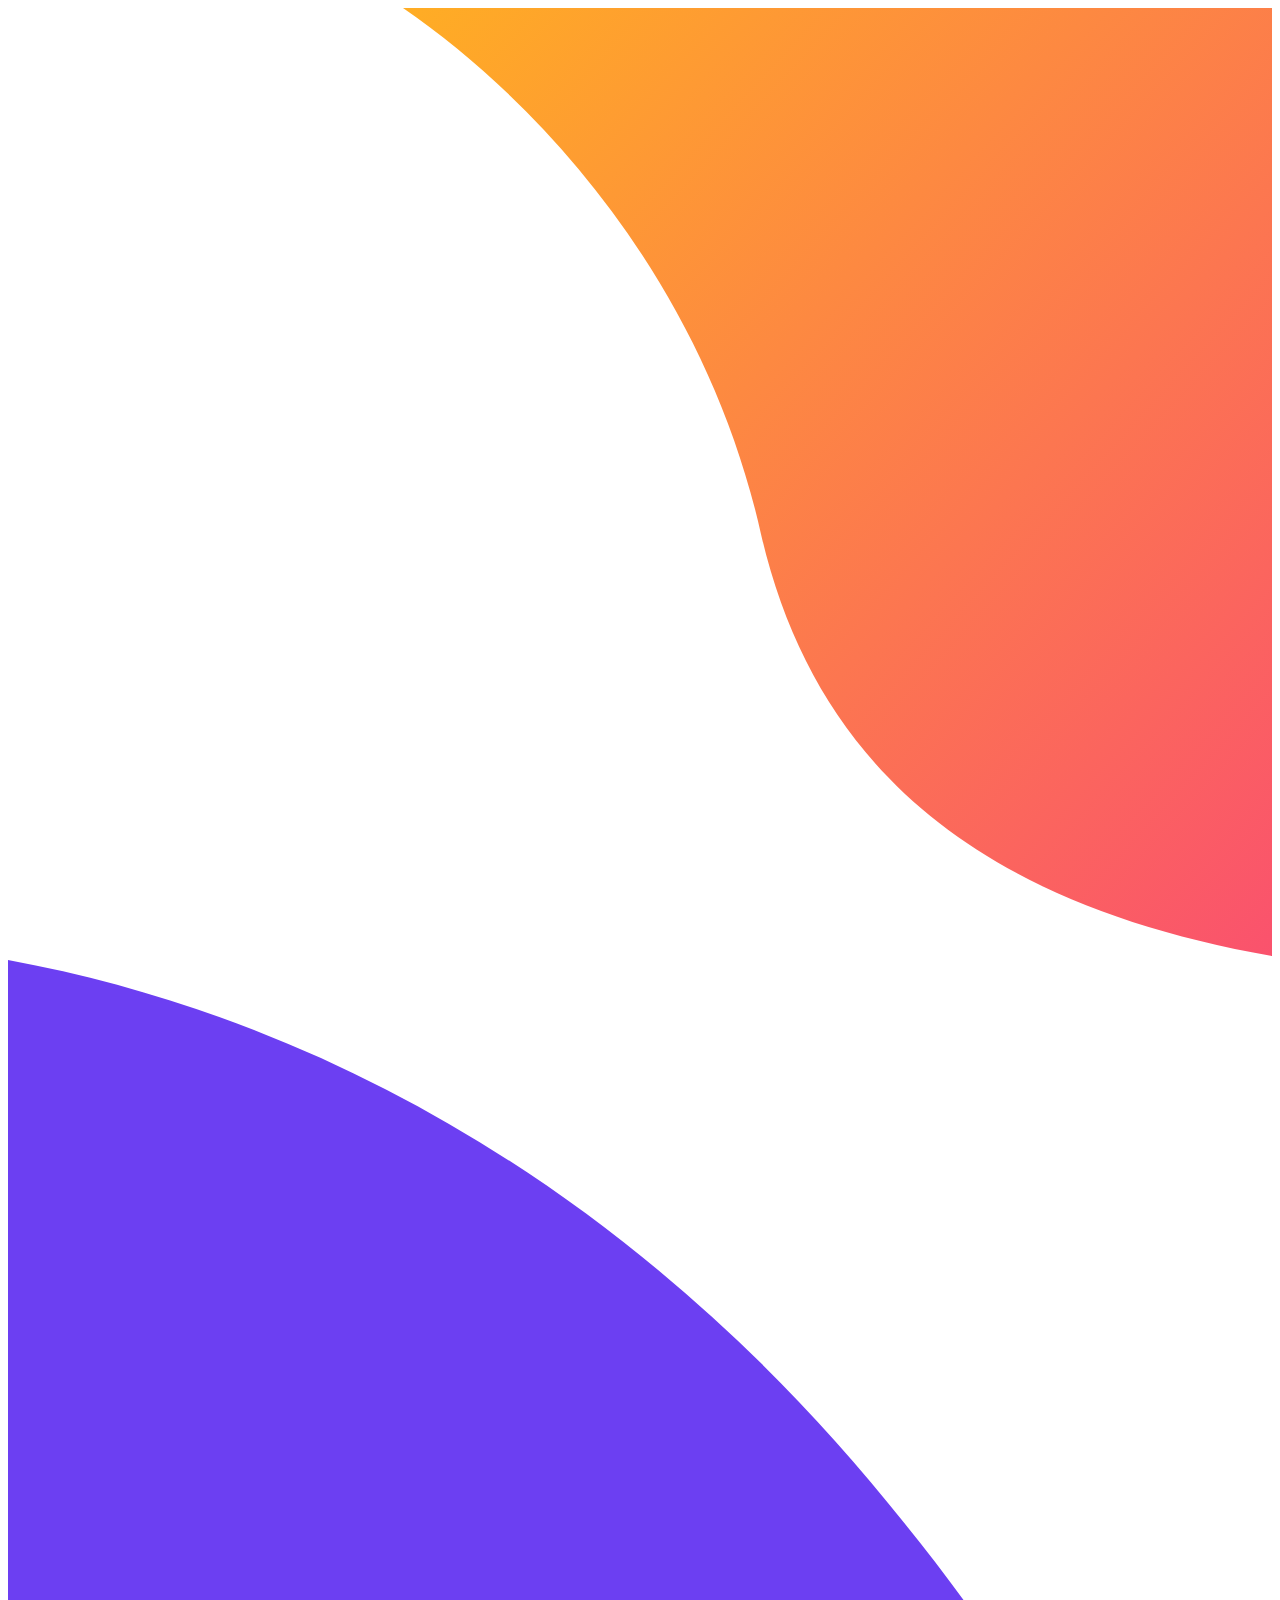
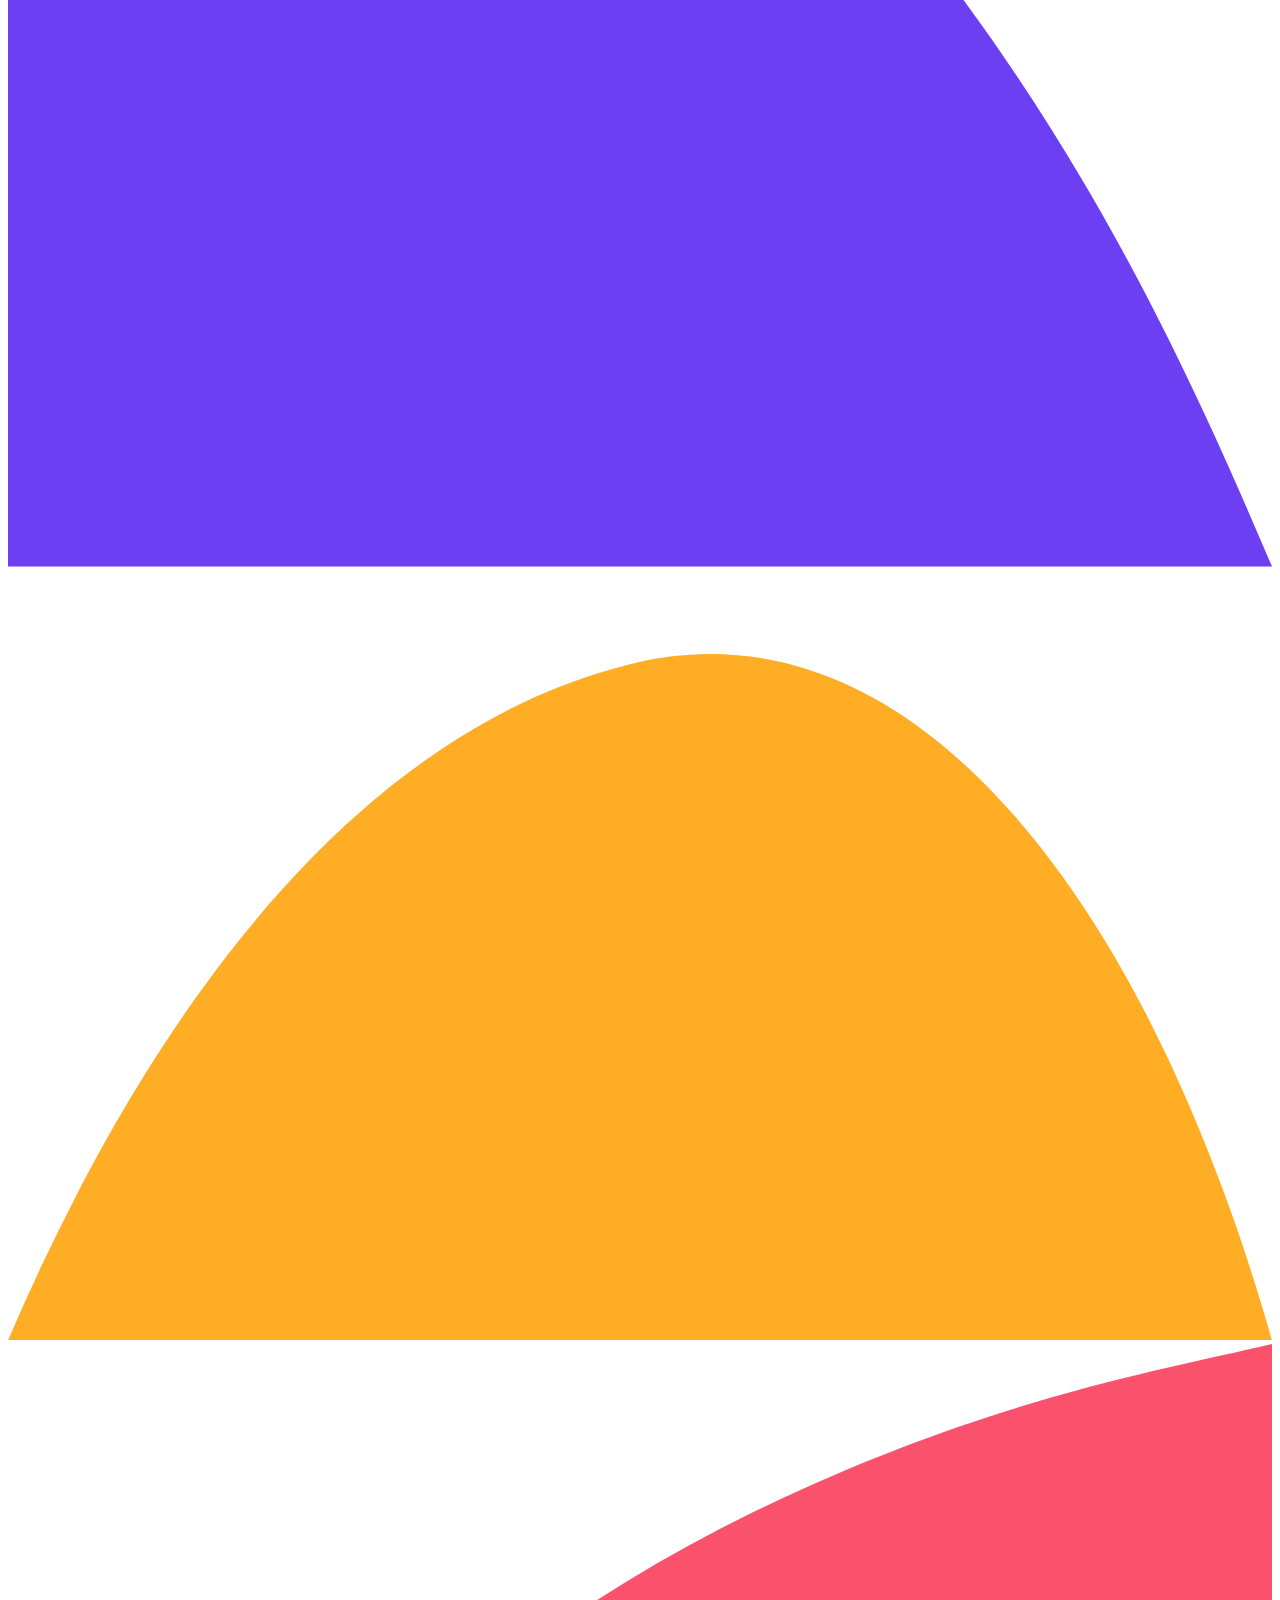
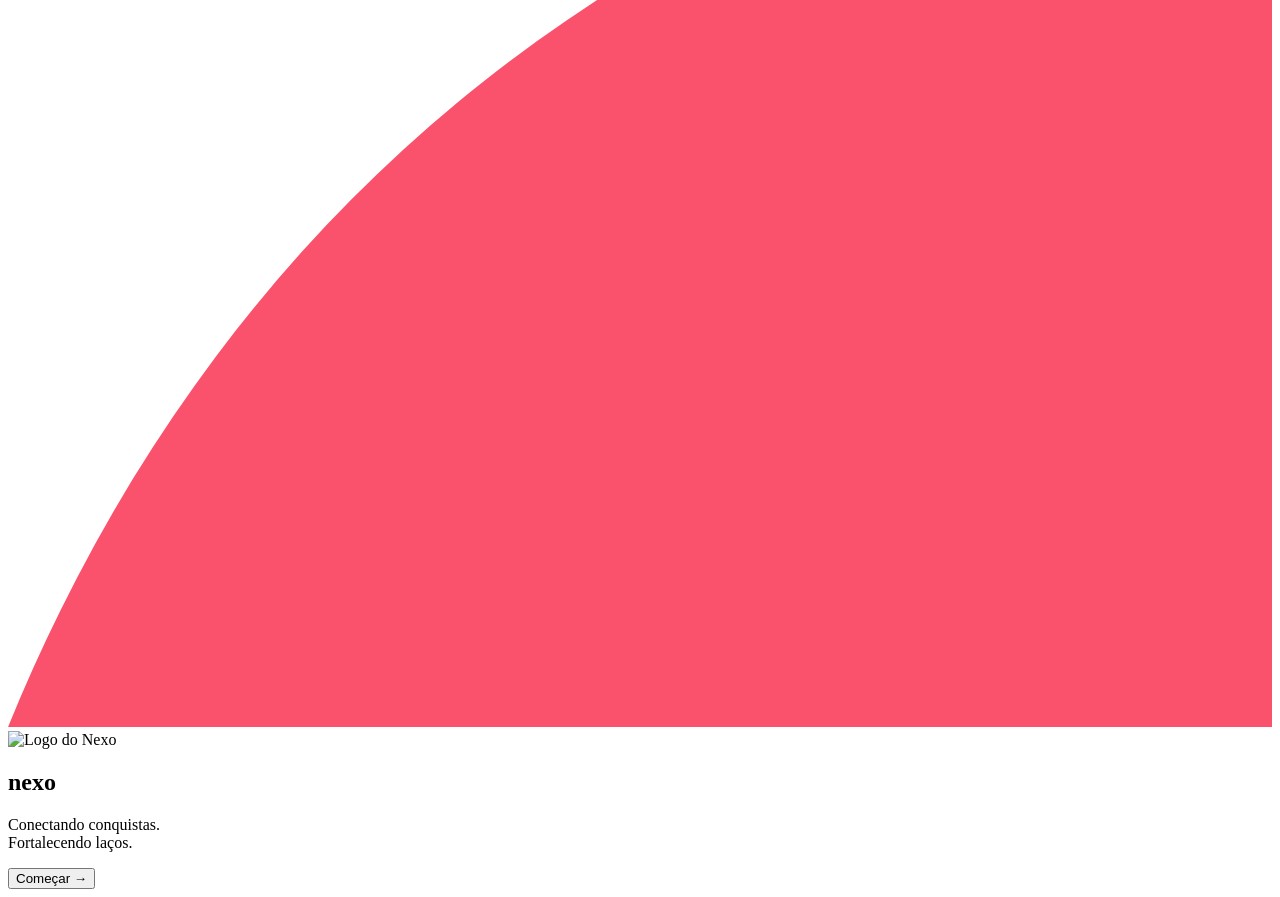
==== index.html @ 099b8542 "Atualização do projeto NEXO" ====
<!DOCTYPE html>
<html lang="pt-BR">

<head>
    <meta charset="UTF-8">
    <meta name="viewport" content="width=device-width, initial-scale=1.0">

    <title>Nexo | Início</title>

    <link rel="stylesheet" href="css/style.css">
</head>

<body>

    <main class="tela-inicial">

        <!-- Quatro formas decorativas -->

        <svg class="forma forma-superior" viewBox="0 0 240 180"
             preserveAspectRatio="none" aria-hidden="true">
            <defs>
                <linearGradient id="gradiente-superior"
                                x1="0%" y1="0%"
                                x2="100%" y2="100%">
                    <stop offset="0%" stop-color="#FFAD24"/>
                    <stop offset="100%" stop-color="#FA526D"/>
                </linearGradient>
            </defs>

            <path
                d="M 75 0
                   H 240
                   V 180
                   C 183 170, 153 143, 143 100
                   C 133 55, 104 20, 75 0 Z"
                fill="url(#gradiente-superior)"
            />
        </svg>

        <svg class="forma forma-esquerda" viewBox="0 0 220 210"
             preserveAspectRatio="none" aria-hidden="true">
            <path
                d="M 0 0
                   C 65 12, 118 50, 156 98
                   C 190 140, 208 182, 220 210
                   H 0 Z"
                fill="#6C3FF2"
            />
        </svg>

        <svg class="forma forma-dourada" viewBox="0 0 230 140"
             preserveAspectRatio="none" aria-hidden="true">
            <path
                d="M 0 140
                   C 27 77, 65 29, 113 17
                   C 164 4, 207 59, 230 140 Z"
                fill="#FFAD24"
            />
        </svg>

        <svg class="forma forma-coral" viewBox="0 0 180 140"
             preserveAspectRatio="none" aria-hidden="true">
            <path
                d="M 0 140
                   C 22 86, 59 47, 106 24
                   C 139 8, 163 4, 180 0
                   V 140 Z"
                fill="#FA526D"
            />
        </svg>

        <!-- Conteúdo central -->

        <section class="conteudo">

            <div class="marca">

                <img
                    src="img/logo-nexo.png"
                    alt="Logo do Nexo"
                    class="logo"
                >

                <h1 class="nome">nexo</h1>

                <p class="slogan">
                    Conectando conquistas.<br>
                    Fortalecendo laços.
                </p>

            </div>

            <div class="acoes">

                <button
                    id="botao-comecar"
                    class="botao-comecar"
                    type="button"
                >
                    Começar
                    <span class="seta" aria-hidden="true">→</span>
                </button>

            </div>

        </section>

    </main>

    <script src="js/script.js"></script>

</body>
</html>
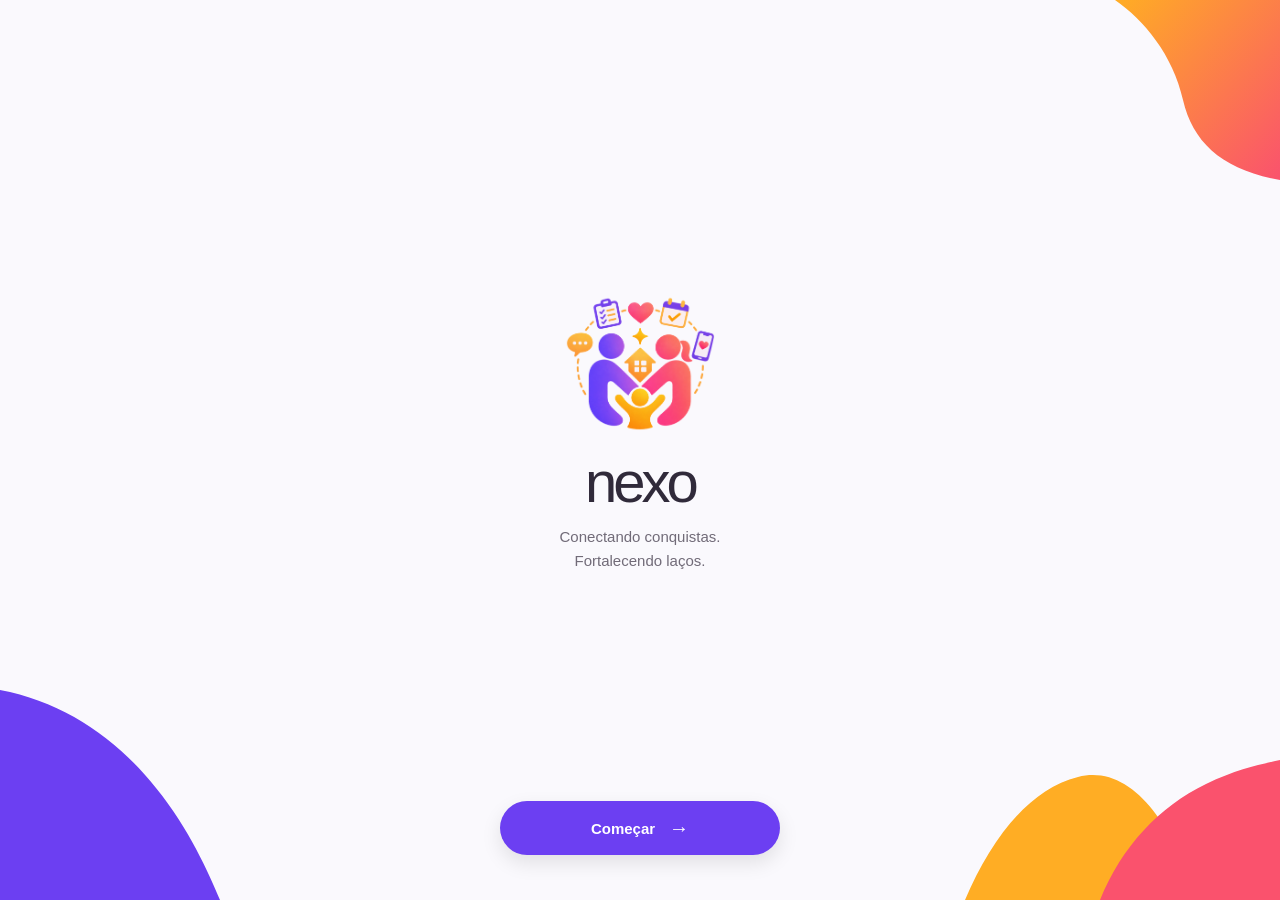
==== commit a353ac47: "Atualização do projeto NEXO" ====
--- a/index.html
+++ b/index.html
@@ -8,7 +8,7 @@
 
     <title>Nexo | Início</title>
 
-    <link rel="stylesheet" href="css/style.css">
+    <link rel="stylesheet" href="style.css">
 </head>
 
 <body>
@@ -77,7 +77,7 @@
             <div class="marca">
 
                 <img
-                    src="img/logo-nexo.png"
+                    src="logo-nexo.png"
                     alt="Logo do Nexo"
                     class="logo"
                 >
@@ -108,7 +108,7 @@
 
     </main>
 
-    <script src="js/script.js"></script>
+    <script src="script.js"></script>
 
 </body>
 </html>
--- a/style.css
+++ b/style.css
@@ -0,0 +1,218 @@
+
+/* ========================================
+   NEXO — TELA INICIAL
+======================================== */
+
+/* CORES */
+
+:root {
+    --roxo-nexo: #6C3FF2;
+    --coral-nexo: #FA526D;
+    --dourado-nexo: #FFAD24;
+
+    --fundo: #FAF9FD;
+    --branco: #FFFFFF;
+    --texto-principal: #302A3A;
+    --texto-secundario: #716B78;
+}
+
+/* CONFIGURAÇÕES GERAIS */
+
+* {
+    margin: 0;
+    padding: 0;
+    box-sizing: border-box;
+}
+
+html,
+body {
+    width: 100%;
+    height: 100%;
+}
+
+body {
+    font-family: Arial, Helvetica, sans-serif;
+    background: var(--fundo);
+    color: var(--texto-principal);
+}
+
+/* ESTRUTURA DA TELA */
+
+.tela-inicial {
+    position: relative;
+    isolation: isolate;
+
+    width: 100%;
+    height: 100vh;
+    height: 100dvh;
+
+    overflow: hidden;
+    background: var(--fundo);
+}
+
+/* FORMAS DECORATIVAS */
+
+.forma {
+    position: absolute;
+    z-index: -1;
+    display: block;
+    pointer-events: none;
+}
+
+/* Superior direito */
+
+.forma-superior {
+    top: 0;
+    right: 0;
+    width: 240px;
+    height: 180px;
+}
+
+/* Inferior esquerdo */
+
+.forma-esquerda {
+    bottom: 0;
+    left: 0;
+    width: 220px;
+    height: 210px;
+}
+
+/* Inferior direito — dourado */
+
+.forma-dourada {
+    bottom: 0;
+    right: 85px;
+    width: 230px;
+    height: 140px;
+}
+
+/* Inferior direito — coral */
+
+.forma-coral {
+    bottom: 0;
+    right: 0;
+    width: 180px;
+    height: 140px;
+}
+
+/* CONTEÚDO PRINCIPAL */
+
+.conteudo {
+    position: relative;
+    z-index: 1;
+
+    display: flex;
+    flex-direction: column;
+    align-items: center;
+    justify-content: space-between;
+
+    width: 100%;
+    max-width: 390px;
+    height: 100%;
+
+    margin: 0 auto;
+    padding: 60px 30px 45px;
+}
+
+/* LOGO E IDENTIDADE */
+
+.marca {
+    flex: 1;
+
+    display: flex;
+    flex-direction: column;
+    align-items: center;
+    justify-content: center;
+
+    width: 100%;
+    text-align: center;
+}
+
+.logo {
+    display: block;
+    width: 150px;
+    height: 150px;
+    object-fit: contain;
+    margin-bottom: 14px;
+}
+
+.nome {
+    margin-bottom: 14px;
+
+    font-size: 58px;
+    font-weight: 500;
+    line-height: 1;
+    letter-spacing: -4px;
+
+    color: var(--texto-principal);
+}
+
+.slogan {
+    font-size: 15px;
+    line-height: 1.55;
+    text-align: center;
+    color: var(--texto-secundario);
+}
+
+/* BOTÃO COMEÇAR */
+
+.acoes {
+    display: flex;
+    justify-content: center;
+    width: 100%;
+}
+
+.botao-comecar {
+    display: flex;
+    align-items: center;
+    justify-content: center;
+    gap: 14px;
+
+    width: 280px;
+    max-width: 100%;
+    height: 54px;
+
+    padding: 0 24px;
+
+    border: none;
+    border-radius: 28px;
+
+    background: var(--roxo-nexo);
+    color: var(--branco);
+
+    font-family: inherit;
+    font-size: 15px;
+    font-weight: 600;
+
+    cursor: pointer;
+
+    box-shadow: 0 8px 20px rgba(0, 0, 0, 0.10);
+
+    transition:
+        transform 0.2s ease,
+        opacity 0.2s ease;
+}
+
+.botao-comecar:hover {
+    transform: translateY(-2px);
+    opacity: 0.92;
+}
+
+.botao-comecar:active {
+    transform: scale(0.97);
+}
+
+.botao-comecar:focus-visible {
+    outline: 3px solid var(--dourado-nexo);
+    outline-offset: 4px;
+}
+
+.seta {
+    font-size: 20px;
+    line-height: 1;
+    transition: transform 0.2s ease;
+}
+
+.botao-comecar:hover .seta {
+    transform: translateX(4px);
+}
